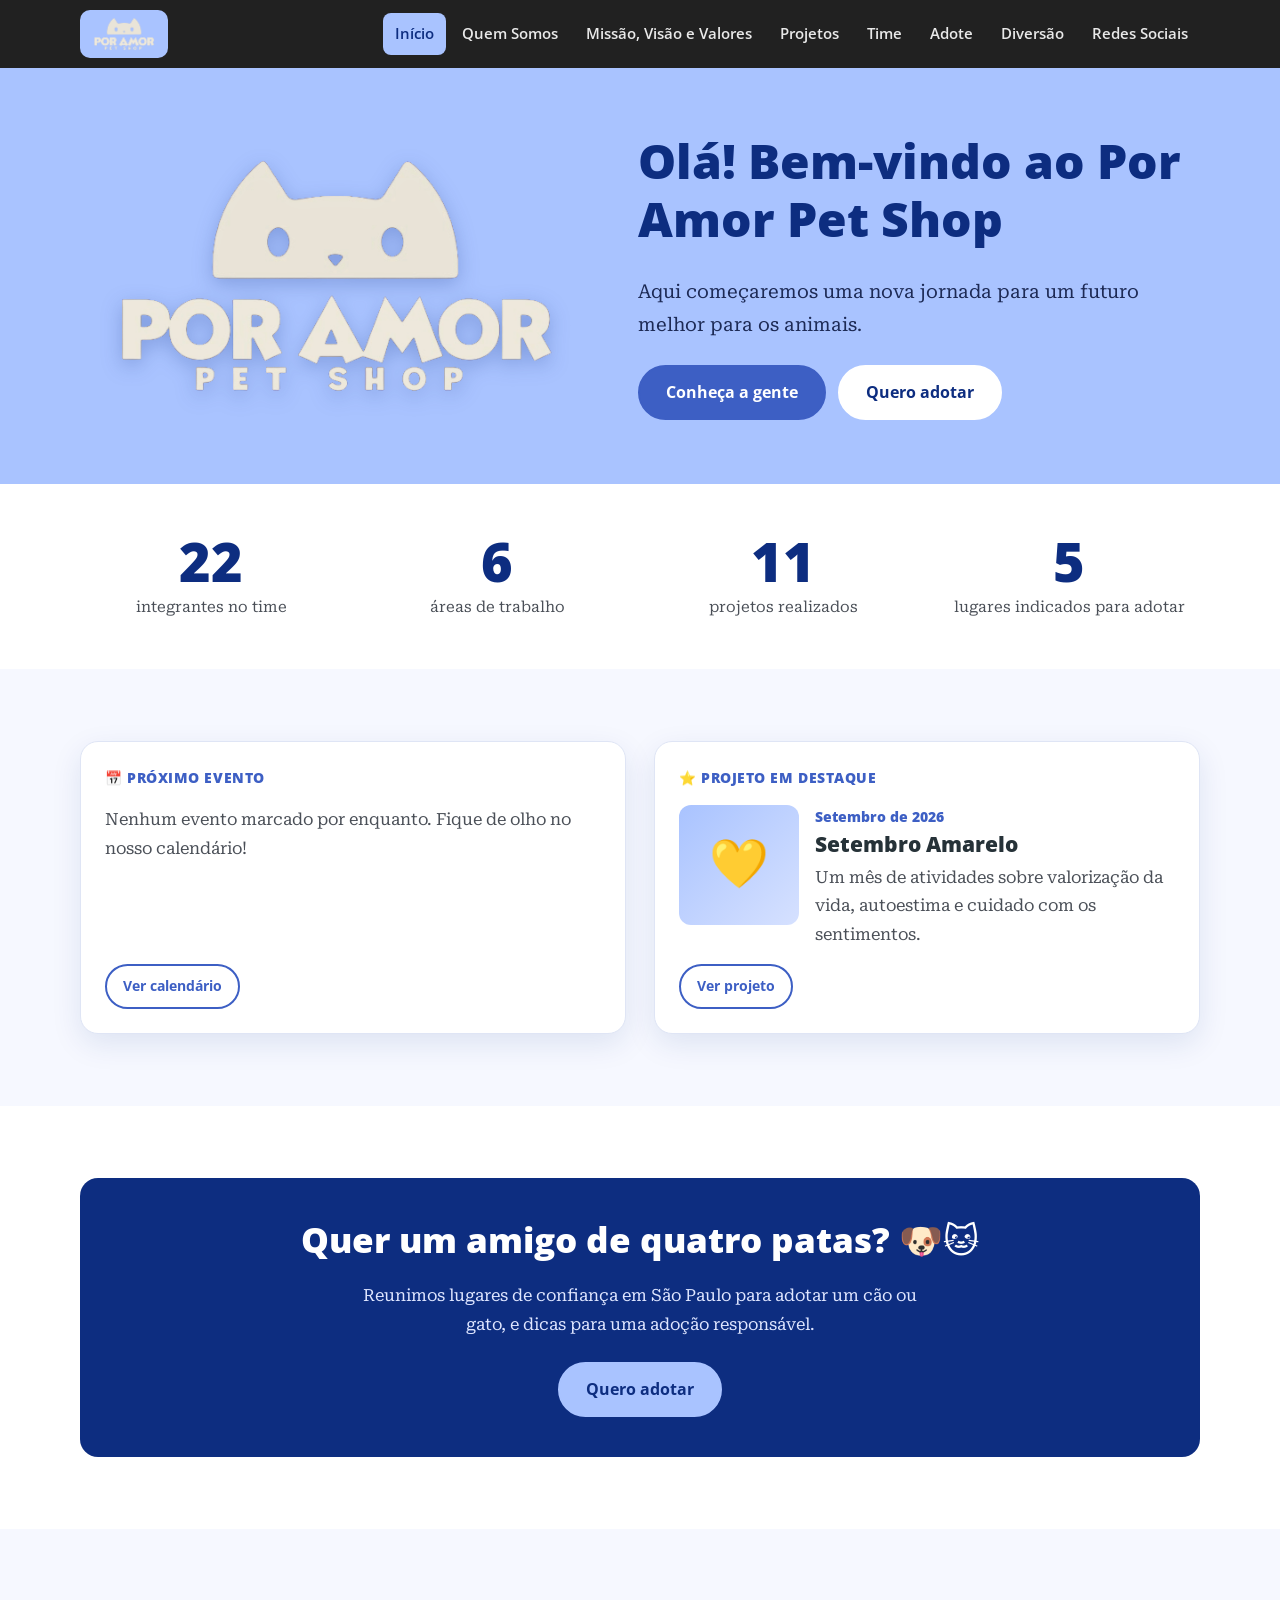
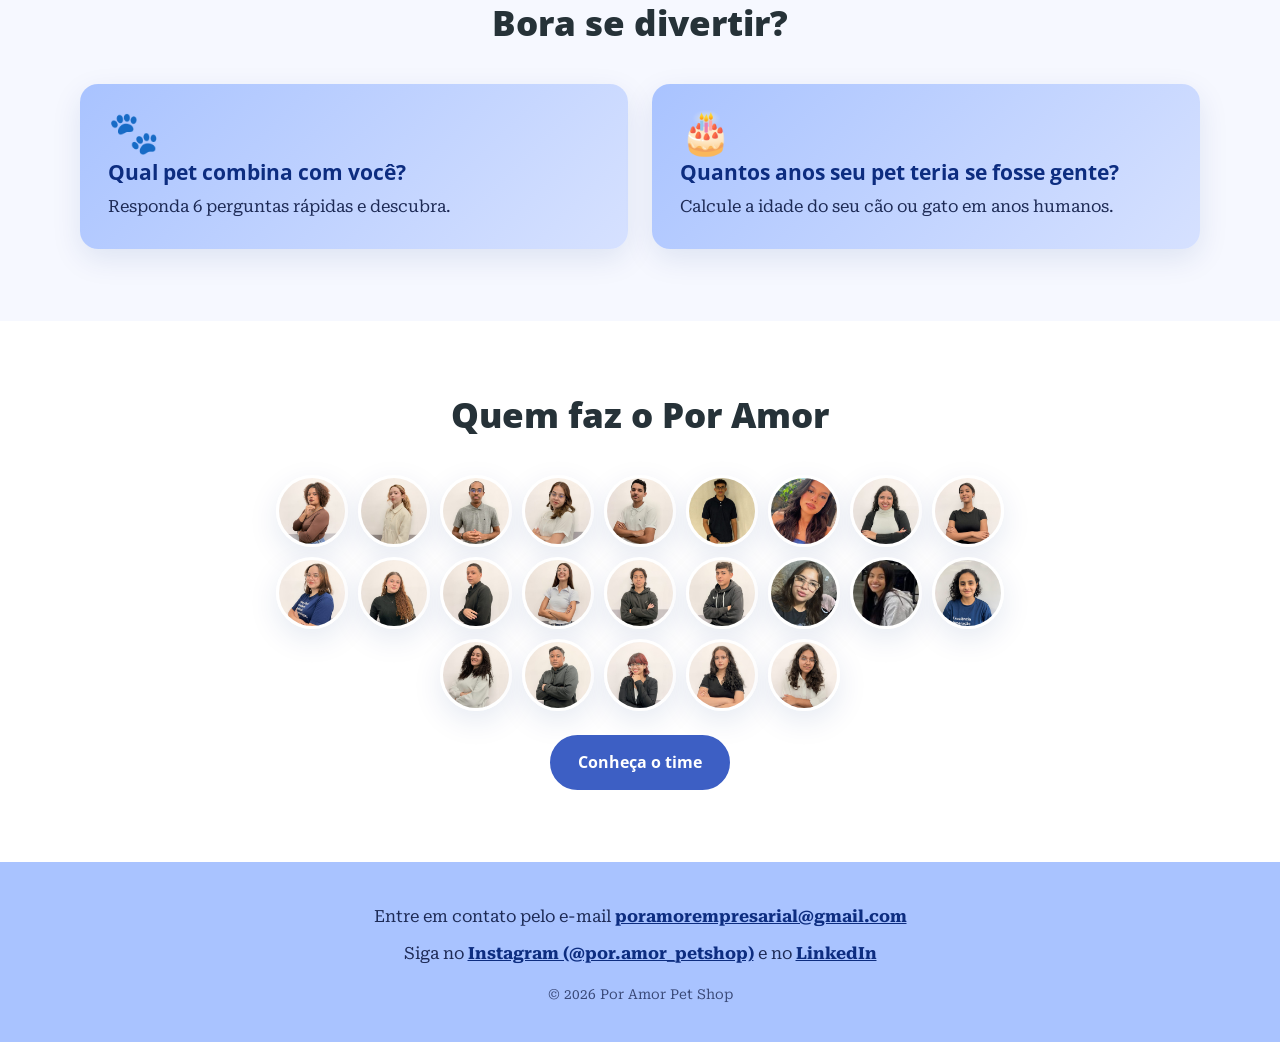
==== index.html @ 68db1ea4 "Site do Por Amor Pet Shop Migração do Google Sites para HTML, CSS e JavaScript, publicado no GitHub " ====
<!doctype html>
<html lang="pt-BR">
<head>
  <meta charset="utf-8">
  <meta name="viewport" content="width=device-width, initial-scale=1">
  <title>Por Amor Pet Shop</title>
  <meta name="description" content="Por Amor Pet Shop: cuidado, amor e respeito pelos animais. Conheça nossa história, nossos projetos e o nosso time.">
  <meta property="og:title" content="Por Amor Pet Shop">
  <meta property="og:description" content="Aqui começaremos uma nova jornada para um futuro melhor para os animais.">
  <meta property="og:image" content="assets/img/logo.png">
  <link rel="icon" href="assets/img/favicon.png">
  <link rel="preconnect" href="https://fonts.googleapis.com">
  <link rel="preconnect" href="https://fonts.gstatic.com" crossorigin>
  <link href="https://fonts.googleapis.com/css2?family=Open+Sans:wght@600;700;800&family=Roboto+Serif:opsz,wght@8..144,400;8..144,600&display=swap" rel="stylesheet">
  <link rel="stylesheet" href="assets/css/style.css">
</head>
<body>
  <a class="skip-link" href="#conteudo">Pular para o conteúdo</a>

  <header class="site-header">
    <div class="container">
      <a class="brand" href="index.html" aria-label="Por Amor Pet Shop, página inicial">
        <img src="assets/img/logo.png" alt="Por Amor Pet Shop" width="64" height="36">
      </a>
      <button class="nav-toggle" aria-expanded="false" aria-controls="site-nav" aria-label="Abrir menu">
        <svg viewBox="0 0 24 24" fill="none" stroke="currentColor" stroke-width="2" stroke-linecap="round"><path d="M4 6h16M4 12h16M4 18h16"/></svg>
      </button>
      <nav class="site-nav" id="site-nav" aria-label="Principal">
        <ul>
          <li><a href="index.html" aria-current="page">Início</a></li>
          <li><a href="quem-somos.html">Quem Somos</a></li>
          <li><a href="missao-visao-valores.html">Missão, Visão e Valores</a></li>
          <li><a href="projetos.html">Projetos</a></li>
          <li><a href="time.html">Time</a></li>
          <li><a href="adote.html">Adote</a></li>
          <li><a href="diversao.html">Diversão</a></li>
          <li><a href="redes-sociais.html">Redes Sociais</a></li>
        </ul>
      </nav>
    </div>
  </header>

  <main id="conteudo">
    <section class="hero hero-home">
      <div class="container hero-grid">
        <img class="hero-logo" src="assets/img/logo.png" alt="Por Amor Pet Shop" width="517" height="292">
        <div class="hero-text">
          <h1>Olá! Bem-vindo ao Por Amor Pet Shop</h1>
          <p>Aqui começaremos uma nova jornada para um futuro melhor para os animais.</p>
          <div class="hero-buttons">
            <a class="btn" href="quem-somos.html">Conheça a gente</a>
            <a class="btn btn-light" href="adote.html">Quero adotar</a>
          </div>
        </div>
      </div>
    </section>

    <!-- Os números são calculados por assets/js/main.js a partir dos arquivos em data/ -->
    <section class="section section-tight">
      <div class="container">
        <div class="stats" id="home-stats">
          <div class="stat"><strong data-stat="integrantes">–</strong><span>integrantes no time</span></div>
          <div class="stat"><strong data-stat="areas">–</strong><span>áreas de trabalho</span></div>
          <div class="stat"><strong data-stat="projetos">–</strong><span>projetos realizados</span></div>
          <div class="stat"><strong data-stat="adocao">–</strong><span>lugares indicados para adotar</span></div>
        </div>
      </div>
    </section>

    <section class="section section-alt">
      <div class="container">
        <div class="feature-grid">
          <article class="card feature" id="home-event">
            <span class="feature-label">📅 Próximo evento</span>
            <div class="feature-content"><p class="team-status">Carregando…</p></div>
            <a class="btn btn-small btn-outline" href="projetos.html#calendario">Ver calendário</a>
          </article>
          <article class="card feature" id="home-project">
            <span class="feature-label">⭐ Projeto em destaque</span>
            <div class="feature-content"><p class="team-status">Carregando…</p></div>
            <a class="btn btn-small btn-outline" href="projetos.html">Ver todos os projetos</a>
          </article>
        </div>
      </div>
    </section>

    <section class="section">
      <div class="container">
        <div class="cta-band">
          <h2>Quer um amigo de quatro patas? 🐶🐱</h2>
          <p>Reunimos lugares de confiança em São Paulo para adotar um cão ou gato, e dicas para uma adoção responsável.</p>
          <div class="btn-row">
            <a class="btn" href="adote.html">Quero adotar</a>
          </div>
        </div>
      </div>
    </section>

    <section class="section section-alt">
      <div class="container">
        <div class="section-title">
          <h2>Bora se divertir?</h2>
        </div>
        <div class="fun-grid">
          <a class="fun-card" href="diversao.html#quiz">
            <span class="fun-emoji" aria-hidden="true">🐾</span>
            <strong>Qual pet combina com você?</strong>
            <span>Responda 6 perguntas rápidas e descubra.</span>
          </a>
          <a class="fun-card" href="diversao.html#idade">
            <span class="fun-emoji" aria-hidden="true">🎂</span>
            <strong>Quantos anos seu pet teria se fosse gente?</strong>
            <span>Calcule a idade do seu cão ou gato em anos humanos.</span>
          </a>
        </div>
      </div>
    </section>

    <section class="section">
      <div class="container">
        <div class="section-title">
          <h2>Quem faz o Por Amor</h2>
        </div>
        <!-- Fotos montadas a partir de data/time.json -->
        <div class="avatar-wall" id="home-team"></div>
        <div class="btn-row">
          <a class="btn" href="time.html">Conheça o time</a>
        </div>
      </div>
    </section>
  </main>

  <footer class="site-footer">
    <div class="container">
      <p>Entre em contato pelo e-mail <a href="mailto:poramorempresarial@gmail.com">poramorempresarial@gmail.com</a></p>
      <p>Siga no <a href="https://www.instagram.com/por.amor_petshop" target="_blank" rel="noopener">Instagram (@por.amor_petshop)</a> e no <a href="https://www.linkedin.com/company/por-amor-pet-shop/" target="_blank" rel="noopener">LinkedIn</a></p>
      <p class="footer-small">© <span data-year>2026</span> Por Amor Pet Shop</p>
    </div>
  </footer>

  <script src="assets/js/main.js"></script>
</body>
</html>
---- assets/css/style.css ----
/* ==========================================================
   Por Amor Pet Shop — estilos globais
   ========================================================== */

:root {
  --brand: #a9c3ff;          /* lavanda da marca (fundo do logo) */
  --brand-soft: #e8eeff;
  --brand-strong: #3d5fc4;   /* botões e links */
  --brand-deep: #0d2d80;     /* azul-marinho dos ícones */
  --cream: #ece6da;          /* cor do logo */
  --ink: #212121;
  --ink-soft: #4a4f57;
  --heading: #263238;
  --surface: #ffffff;
  --surface-alt: #f6f8ff;
  --line: #dfe5f5;
  --header-bg: #212121;

  --font-heading: "Open Sans", system-ui, sans-serif;
  --font-body: "Roboto Serif", Georgia, serif;

  --radius: 18px;
  --shadow: 0 10px 30px rgba(13, 45, 128, 0.10);
  --container: 1120px;
}

*,
*::before,
*::after { box-sizing: border-box; }

html { scroll-behavior: smooth; }

body {
  margin: 0;
  background: var(--surface);
  color: var(--ink);
  font-family: var(--font-body);
  font-size: 1.05rem;
  line-height: 1.7;
  -webkit-font-smoothing: antialiased;
}

img { max-width: 100%; height: auto; display: block; }

a { color: var(--brand-strong); }

h1, h2, h3 {
  font-family: var(--font-heading);
  font-weight: 800;
  color: var(--heading);
  line-height: 1.2;
  margin: 0 0 0.6em;
}

h1 { font-size: clamp(2rem, 4.5vw, 3rem); }
h2 { font-size: clamp(1.6rem, 3.2vw, 2.2rem); }
h3 { font-size: 1.3rem; }

p { margin: 0 0 1em; }

.container {
  width: min(100% - 32px, var(--container));
  margin-inline: auto;
}

.skip-link {
  position: absolute;
  left: -9999px;
  top: 8px;
  background: var(--surface);
  padding: 8px 14px;
  border-radius: 8px;
  z-index: 100;
}
.skip-link:focus { left: 8px; }

/* ---------- Cabeçalho ---------- */

.site-header {
  position: sticky;
  top: 0;
  z-index: 50;
  background: var(--header-bg);
  color: #fff;
}

.site-header .container {
  display: flex;
  align-items: center;
  justify-content: space-between;
  gap: 16px;
  min-height: 68px;
}

.brand {
  display: flex;
  align-items: center;
  text-decoration: none;
  background: var(--brand);
  border-radius: 10px;
  padding: 6px 12px;
}
.brand img { height: 36px; width: auto; }

.nav-toggle {
  display: none;
  background: none;
  border: 0;
  color: #fff;
  padding: 8px;
  cursor: pointer;
}
.nav-toggle svg { width: 28px; height: 28px; }

.site-nav ul {
  list-style: none;
  display: flex;
  flex-wrap: wrap;
  gap: 4px;
  margin: 0;
  padding: 0;
}

.site-nav a {
  display: block;
  color: #e9e9e9;
  text-decoration: none;
  font-family: var(--font-heading);
  font-weight: 600;
  font-size: 0.95rem;
  padding: 8px 12px;
  border-radius: 8px;
  transition: background 0.2s, color 0.2s;
}
.site-nav a:hover { background: rgba(255, 255, 255, 0.1); color: #fff; }
.site-nav a[aria-current="page"] { background: var(--brand); color: var(--brand-deep); }

@media (max-width: 980px) {
  .nav-toggle { display: block; }
  .site-nav {
    display: none;
    position: absolute;
    top: 100%;
    left: 0;
    right: 0;
    background: var(--header-bg);
    padding: 8px 16px 16px;
    box-shadow: 0 12px 24px rgba(0, 0, 0, 0.25);
  }
  .site-nav.is-open { display: block; }
  .site-nav ul { flex-direction: column; }
  .site-nav a { padding: 12px; }
}

/* ---------- Hero / banners ---------- */

.hero {
  background: var(--brand);
  text-align: center;
  padding: 72px 0 80px;
}
.hero-logo {
  width: min(460px, 80%);
  margin: 0 auto;
  filter: drop-shadow(0 6px 10px rgba(13, 45, 128, 0.25));
}

/* Topo da página inicial: logo + título + botões */
.hero-home { padding: 64px 0; }
.hero-grid {
  display: grid;
  grid-template-columns: minmax(0, 1fr) minmax(0, 1.1fr);
  gap: 48px;
  align-items: center;
  text-align: left;
}
.hero-grid .hero-logo { width: min(460px, 100%); }
.hero-text h1 { color: var(--brand-deep); }
.hero-text p { color: #1d2a55; font-size: 1.2rem; max-width: 520px; }
.hero-buttons { display: flex; flex-wrap: wrap; gap: 12px; margin-top: 24px; }
.btn.btn-light { background: #fff; border-color: #fff; color: var(--brand-deep); }
.btn.btn-light:hover { background: var(--brand-deep); border-color: var(--brand-deep); color: #fff; }
@media (max-width: 800px) {
  .hero-home { padding: 44px 0 52px; }
  .hero-grid { grid-template-columns: 1fr; gap: 24px; text-align: center; }
  .hero-grid .hero-logo { width: min(320px, 80%); }
  .hero-text p { margin-inline: auto; }
  .hero-buttons { justify-content: center; }
}

.page-banner {
  background: var(--brand);
  padding: 56px 0 48px;
  text-align: center;
}
.page-banner h1 { color: var(--brand-deep); margin-bottom: 0.3em; }
.page-banner p {
  max-width: 640px;
  margin: 0 auto;
  color: #1d2a55;
  font-size: 1.1rem;
}

/* ---------- Seções ---------- */

.section { padding: 72px 0; }
.section-alt { background: var(--surface-alt); }
.section-title { text-align: center; margin-bottom: 40px; }
.section-title p { color: var(--ink-soft); max-width: 640px; margin-inline: auto; }

.intro {
  text-align: center;
  max-width: 720px;
  margin: 0 auto;
}
.intro p { font-size: 1.15rem; color: var(--ink-soft); }

.btn-row {
  display: flex;
  flex-wrap: wrap;
  justify-content: center;
  gap: 12px;
  margin-top: 24px;
}

.btn {
  display: inline-flex;
  align-items: center;
  gap: 8px;
  font-family: var(--font-heading);
  font-weight: 700;
  font-size: 1rem;
  text-decoration: none;
  padding: 12px 26px;
  border-radius: 999px;
  border: 2px solid var(--brand-strong);
  background: var(--brand-strong);
  color: #fff;
  transition: transform 0.15s, background 0.2s, color 0.2s;
}
.btn:hover { transform: translateY(-2px); background: var(--brand-deep); border-color: var(--brand-deep); }
.btn-outline { background: transparent; color: var(--brand-strong); }
.btn-outline:hover { color: #fff; }

/* ---------- Cards ---------- */

.card-grid {
  display: grid;
  grid-template-columns: repeat(auto-fit, minmax(min(100%, 260px), 1fr));
  gap: 28px;
}

.card {
  background: var(--surface);
  border: 1px solid var(--line);
  border-radius: var(--radius);
  overflow: hidden;
  box-shadow: var(--shadow);
  display: flex;
  flex-direction: column;
}
.card img { width: 100%; aspect-ratio: 1 / 1; object-fit: cover; }
.card-body { padding: 24px; text-align: center; }
.card-body p { margin: 0; color: var(--ink-soft); }

/* Missão / visão / valores */
.pillar { padding: 32px 24px; text-align: center; }
.pillar img { width: 120px; height: 120px; margin: 0 auto 16px; aspect-ratio: auto; }
.pillar ul {
  list-style: none;
  padding: 0;
  margin: 0;
  color: var(--ink-soft);
}
.pillar li + li { margin-top: 4px; }

/* ---------- Bloco texto + imagem ---------- */

.split {
  display: grid;
  grid-template-columns: 1fr 1fr;
  gap: 48px;
  align-items: center;
}
.split.reverse .split-media { order: 2; }
.split-media img,
.split-media iframe {
  width: 100%;
  border-radius: var(--radius);
  box-shadow: var(--shadow);
}
.split-text h2 { color: var(--brand-deep); }

.logo-card {
  background: var(--brand);
  border-radius: var(--radius);
  padding: 48px 32px;
  box-shadow: var(--shadow);
}
.logo-card img { width: 80%; margin: 0 auto; box-shadow: none; border-radius: 0; }

@media (max-width: 800px) {
  .split { grid-template-columns: 1fr; gap: 28px; }
  .split.reverse .split-media { order: 0; }
}

.wide-photo {
  border-radius: var(--radius);
  box-shadow: var(--shadow);
  margin: 0 auto;
  width: 100%;
  max-width: 960px;
}

/* ---------- Embeds (mapa, calendário, drive) ---------- */

.embed {
  width: 100%;
  border: 0;
  border-radius: var(--radius);
  box-shadow: var(--shadow);
  background: var(--surface-alt);
}
.embed-map { height: 420px; }

/* ---------- Projetos ---------- */

.project-video {
  display: block;
  width: min(100%, 360px);
  max-height: 640px;
  margin: 0 auto;
  border-radius: var(--radius);
  box-shadow: var(--shadow);
  background: #000;
}
.project-grid {
  display: grid;
  grid-template-columns: repeat(auto-fill, minmax(min(100%, 280px), 1fr));
  gap: 24px;
}
.project-card {
  text-decoration: none;
  color: inherit;
  transition: transform 0.15s, box-shadow 0.15s;
}
.project-card:hover,
.project-card:focus-visible { transform: translateY(-4px); box-shadow: 0 16px 36px rgba(13, 45, 128, 0.16); }
.project-cover {
  position: relative;
  aspect-ratio: 16 / 10;
  display: grid;
  place-items: center;
  overflow: hidden;
  background: linear-gradient(135deg, var(--brand), #d6e1ff);
}
.project-cover img { width: 100%; height: 100%; aspect-ratio: auto; object-fit: cover; }
.project-emoji { font-size: 4rem; line-height: 1; filter: drop-shadow(0 6px 10px rgba(13, 45, 128, 0.25)); }
.project-badge {
  position: absolute;
  left: 10px;
  bottom: 10px;
  padding: 3px 10px;
  border-radius: 999px;
  background: rgba(13, 25, 60, 0.78);
  color: #fff;
  font-family: var(--font-heading);
  font-weight: 700;
  font-size: 0.78rem;
}
.project-card-body { flex: 1; display: flex; flex-direction: column; gap: 6px; padding: 18px 20px 20px; }
.project-card-body .tl-meta { margin-bottom: 0; }
.project-card-body h3 { margin: 0; font-size: 1.2rem; }
.project-card-body p { margin: 0; color: var(--ink-soft); font-size: 0.95rem; }
.project-more { margin-top: auto; padding-top: 6px; font-family: var(--font-heading); font-weight: 700; color: var(--brand-strong); }

/* Janela do projeto */
body:has(.project-dialog[open]) { overflow: hidden; }
.project-dialog {
  width: min(760px, calc(100% - 24px));
  max-height: calc(100dvh - 32px);
  padding: 0;
  border: 0;
  border-radius: var(--radius);
  background: var(--surface);
  color: var(--ink);
  box-shadow: 0 30px 80px rgba(0, 0, 0, 0.35);
  overflow: hidden;
}
.project-dialog::backdrop { background: rgba(13, 25, 60, 0.6); }
.pd-inner { max-height: calc(100dvh - 32px); overflow-y: auto; }
.pd-header {
  position: sticky;
  top: 0;
  z-index: 2;
  padding: 18px 64px 14px 24px;
  background: var(--surface);
  border-bottom: 1px solid var(--line);
}
.pd-header .tl-meta { margin-bottom: 4px; }
.pd-header h2 { margin: 0; font-size: clamp(1.3rem, 4vw, 1.7rem); }
.pd-close {
  position: absolute;
  top: 14px;
  right: 14px;
  width: 40px;
  height: 40px;
  border: 0;
  border-radius: 50%;
  background: var(--brand-soft);
  color: var(--brand-deep);
  font-size: 1.6rem;
  line-height: 1;
  cursor: pointer;
}
.pd-close:hover { background: var(--brand); }
.pd-body { padding: 20px 24px; }
.pd-media { margin-bottom: 18px; }
.pd-media img { width: 100%; max-height: 420px; object-fit: cover; border-radius: 12px; }
.pd-media img.media-contain { object-fit: contain; }
.pd-media .project-video { max-height: 60vh; }
.pd-body .highlights { margin: 4px 0 16px; }
.pd-body .tl-sub { margin: 4px 0 16px; }
.pd-body .gallery { margin: 8px 0 18px; }
.pd-nav {
  display: grid;
  grid-template-columns: 1fr 1fr;
  gap: 12px;
  padding: 16px 24px 20px;
  border-top: 1px solid var(--line);
  background: var(--surface-alt);
}
.pd-nav button {
  display: flex;
  flex-direction: column;
  gap: 2px;
  padding: 10px 14px;
  border: 1px solid var(--line);
  border-radius: 12px;
  background: var(--surface);
  font-family: var(--font-heading);
  text-align: left;
  cursor: pointer;
}
.pd-nav button:hover { border-color: var(--brand-strong); }
.pd-nav .pd-next { text-align: right; align-items: flex-end; }
.pd-nav small { font-size: 0.72rem; font-weight: 700; text-transform: uppercase; color: var(--ink-soft); }
.pd-nav span { font-weight: 800; color: var(--brand-deep); }
@media (max-width: 480px) {
  .pd-header { padding: 14px 56px 12px 16px; }
  .pd-body { padding: 16px; }
  .pd-nav { padding: 12px 16px 16px; }
}

.gallery {
  display: grid;
  grid-template-columns: repeat(auto-fill, minmax(min(100%, 220px), 1fr));
  gap: 16px;
  margin-top: 32px;
}
.gallery img,
.gallery video {
  width: 100%;
  aspect-ratio: 4 / 3;
  object-fit: cover;
  border-radius: 12px;
  box-shadow: var(--shadow);
  background: #000;
}

.gallery img.media-contain { object-fit: contain; background: #fff; }

.highlights {
  display: flex;
  flex-wrap: wrap;
  gap: 12px;
  margin-top: 8px;
}
.highlight {
  display: flex;
  align-items: center;
  gap: 14px;
  background: var(--brand-soft);
  border-radius: var(--radius);
  padding: 14px 20px;
}
.highlight strong {
  font-family: var(--font-heading);
  font-weight: 800;
  font-size: 2.2rem;
  line-height: 1;
  color: var(--brand-deep);
}
.highlight strong span { font-size: 1.1rem; color: var(--brand-strong); }
.highlight p { margin: 0; max-width: 200px; font-size: 0.95rem; color: var(--ink-soft); line-height: 1.4; }

/* ---------- Agenda ---------- */

.section-agenda { background: var(--brand-soft); }

.agenda {
  display: grid;
  grid-template-columns: minmax(0, 420px) minmax(0, 1fr);
  gap: 32px;
  align-items: start;
}
@media (max-width: 800px) {
  .agenda { grid-template-columns: 1fr; }
}

.calendar,
.event-panel {
  background: var(--surface);
  border-radius: var(--radius);
  box-shadow: var(--shadow);
  padding: 20px;
}

.cal-header {
  display: flex;
  align-items: center;
  justify-content: space-between;
  margin-bottom: 12px;
}
.cal-header h3 { margin: 0; font-size: 1.15rem; }
.cal-nav {
  width: 40px;
  height: 40px;
  border-radius: 50%;
  border: 1px solid var(--line);
  background: var(--surface);
  color: var(--brand-deep);
  font-size: 1.4rem;
  line-height: 1;
  cursor: pointer;
}
.cal-nav:hover { background: var(--brand-soft); }

.cal-weekdays,
.cal-grid {
  display: grid;
  grid-template-columns: repeat(7, minmax(0, 1fr));
  gap: 4px;
  text-align: center;
}
.cal-weekdays span {
  font-family: var(--font-heading);
  font-weight: 700;
  font-size: 0.75rem;
  color: var(--ink-soft);
  padding: 4px 0;
}
.cal-day {
  position: relative;
  aspect-ratio: 1 / 1;
  min-width: 0;
  padding: 0;
  border: 0;
  border-radius: 10px;
  background: none;
  font-family: var(--font-heading);
  font-size: 0.95rem;
  color: var(--ink);
  cursor: pointer;
}
.cal-day:hover { background: var(--brand-soft); }
.cal-day.is-empty { pointer-events: none; }
.cal-day.is-today { outline: 2px solid var(--brand-strong); outline-offset: -2px; }
.cal-day.has-event { background: var(--brand); color: var(--brand-deep); font-weight: 800; }
.cal-day.has-event::after {
  content: "";
  position: absolute;
  bottom: 6px;
  left: 50%;
  width: 5px;
  height: 5px;
  margin-left: -2.5px;
  border-radius: 50%;
  background: var(--brand-deep);
}
.cal-day.is-holiday { background: #ffe4dc; color: #9a3412; font-weight: 800; }
.cal-day[aria-pressed="true"] { background: var(--brand-strong); color: #fff; }
.cal-day[aria-pressed="true"]::after { background: #fff; }

.event-panel h3 { color: var(--brand-deep); margin-bottom: 16px; }
.event {
  display: flex;
  gap: 16px;
  padding: 14px 0;
  border-top: 1px solid var(--line);
}
.event-date {
  flex: none;
  width: 56px;
  height: 60px;
  border-radius: 12px;
  background: var(--brand);
  color: var(--brand-deep);
  display: grid;
  place-items: center;
  align-content: center;
  font-family: var(--font-heading);
  line-height: 1.1;
}
.event-date strong { font-size: 1.35rem; }
.event-date span { font-size: 0.75rem; text-transform: uppercase; font-weight: 700; }
.event-body h3 { font-size: 1.05rem; margin: 0 0 4px; color: var(--heading); }
.event-body p { margin: 0; color: var(--ink-soft); font-size: 0.95rem; }
.event-body .event-meta { font-family: var(--font-heading); font-weight: 600; color: var(--brand-strong); font-size: 0.85rem; }
.event-empty { color: var(--ink-soft); margin: 0; }
.event.is-feriado .event-date { background: #ffe4dc; color: #9a3412; }
.event-date.is-month strong { font-size: 1.5rem; }
.event-date.is-month span { text-transform: none; font-size: 0.7rem; }
.event-link { display: inline-block; margin-top: 4px; font-family: var(--font-heading); font-weight: 700; font-size: 0.9rem; }

.cal-legend {
  display: flex;
  flex-wrap: wrap;
  gap: 6px 16px;
  margin-top: 14px;
  font-family: var(--font-heading);
  font-size: 0.8rem;
  color: var(--ink-soft);
}
.cal-legend span { display: inline-flex; align-items: center; gap: 6px; }
.cal-legend i { width: 14px; height: 14px; border-radius: 4px; display: inline-block; }
.cal-legend .dot-event { background: var(--brand); }
.cal-legend .dot-holiday { background: #ffe4dc; }
.cal-legend .dot-today { border: 2px solid var(--brand-strong); }

@media (max-width: 420px) {
  .calendar, .event-panel { padding: 14px 10px; }
  .cal-weekdays span { font-size: 0.65rem; }
}

/* ---------- Time ---------- */

.filter-bar {
  display: flex;
  flex-wrap: wrap;
  justify-content: center;
  gap: 8px;
  margin-bottom: 36px;
}
.filter-bar button {
  font-family: var(--font-heading);
  font-weight: 600;
  font-size: 0.9rem;
  padding: 8px 16px;
  border-radius: 999px;
  border: 1px solid var(--line);
  background: var(--surface);
  color: var(--ink-soft);
  cursor: pointer;
}
.filter-bar button[aria-pressed="true"] {
  background: var(--brand-strong);
  border-color: var(--brand-strong);
  color: #fff;
}

.team-grid {
  display: grid;
  grid-template-columns: repeat(auto-fill, minmax(200px, 1fr));
  gap: 24px;
}
.member {
  background: var(--surface);
  border-radius: var(--radius);
  overflow: hidden;
  box-shadow: var(--shadow);
  border: 1px solid var(--line);
  text-align: center;
}
.member img { width: 100%; aspect-ratio: 1 / 1; object-fit: cover; }
.member-fallback {
  aspect-ratio: 1 / 1;
  display: grid;
  place-items: center;
  background: var(--brand);
  color: var(--brand-deep);
  font-family: var(--font-heading);
  font-weight: 800;
  font-size: 3rem;
}
.member-info { padding: 14px 12px 18px; }
.member-name { font-family: var(--font-heading); font-weight: 800; color: var(--heading); font-size: 1.1rem; }
.member-role { color: var(--ink-soft); font-size: 0.95rem; }
.team-status { text-align: center; color: var(--ink-soft); }

/* ---------- Redes sociais ---------- */

.social-card {
  display: flex;
  align-items: center;
  gap: 18px;
  padding: 24px;
  text-decoration: none;
  color: inherit;
  transition: transform 0.15s;
}
.social-card:hover { transform: translateY(-3px); }
.social-icon {
  flex: none;
  width: 56px;
  height: 56px;
  border-radius: 16px;
  display: grid;
  place-items: center;
  color: #fff;
}
.social-icon svg { width: 28px; height: 28px; }
.social-icon.instagram { background: linear-gradient(45deg, #f9a03f, #e1306c 50%, #833ab4); }
.social-icon.email { background: var(--brand-strong); }
.social-icon.linkedin { background: #0a66c2; }
.social-card strong { display: block; font-family: var(--font-heading); font-size: 1.1rem; color: var(--heading); }
.social-card span { color: var(--ink-soft); word-break: break-all; }

/* ---------- Adoção ---------- */

.org-grid {
  display: grid;
  grid-template-columns: repeat(auto-fill, minmax(min(100%, 320px), 1fr));
  gap: 24px;
}
.org { justify-content: space-between; }
.org-body { padding: 24px 24px 8px; }
.org-body h3 { margin-bottom: 8px; }
.org-body p { color: var(--ink-soft); margin-bottom: 12px; }
.org-tag {
  display: inline-block;
  margin-bottom: 10px;
  padding: 3px 10px;
  border-radius: 999px;
  background: var(--brand-soft);
  color: var(--brand-deep);
  font-family: var(--font-heading);
  font-weight: 700;
  font-size: 0.78rem;
}
.org-info {
  list-style: none;
  margin: 0 0 8px;
  padding: 0;
  font-size: 0.95rem;
  color: var(--ink);
}
.org-info li + li { margin-top: 4px; }
.org-info a { overflow-wrap: anywhere; }
.org-actions {
  display: flex;
  flex-wrap: wrap;
  gap: 8px;
  padding: 0 24px 24px;
}

.btn-small { padding: 8px 16px; font-size: 0.9rem; }
.btn-whatsapp { background: #0f7a6d; border-color: #0f7a6d; color: #fff; }
.btn-whatsapp:hover { background: #0a5c52; border-color: #0a5c52; }

.checklist {
  list-style: none;
  padding: 0;
  margin: 0;
}
.checklist li {
  position: relative;
  padding-left: 34px;
  margin-bottom: 12px;
}
.checklist li::before {
  content: "✓";
  position: absolute;
  left: 0;
  top: 2px;
  width: 24px;
  height: 24px;
  border-radius: 50%;
  background: var(--brand-strong);
  color: #fff;
  font-family: var(--font-heading);
  font-weight: 800;
  font-size: 0.8rem;
  display: grid;
  place-items: center;
}

.why-adopt { align-self: start; }
.why-item {
  background: var(--surface);
  border-radius: var(--radius);
  box-shadow: var(--shadow);
  padding: 18px 20px;
  margin-bottom: 14px;
}
.why-item strong { font-family: var(--font-heading); color: var(--heading); }
.why-item p { margin: 4px 0 0; color: var(--ink-soft); }

.help-card { padding: 24px; }
.help-card p { margin: 0; color: var(--ink-soft); }

.cta-band {
  background: var(--brand-deep);
  color: #fff;
  border-radius: var(--radius);
  padding: 40px 32px;
  text-align: center;
}
.cta-band h2 { color: #fff; }
.cta-band p { color: #dfe6ff; max-width: 560px; margin: 0 auto; }
.cta-band .btn { background: var(--brand); border-color: var(--brand); color: var(--brand-deep); }
.cta-band .btn:hover { background: #fff; border-color: #fff; }

/* ---------- Página inicial ---------- */

.section-tight { padding: 48px 0; }

.stats {
  display: grid;
  grid-template-columns: repeat(4, minmax(0, 1fr));
  gap: 24px;
  text-align: center;
}
.stat strong {
  display: block;
  font-family: var(--font-heading);
  font-weight: 800;
  font-size: clamp(2.4rem, 6vw, 3.4rem);
  line-height: 1.1;
  color: var(--brand-deep);
}
.stat span { color: var(--ink-soft); font-size: 0.95rem; }
@media (max-width: 700px) {
  .stats { grid-template-columns: repeat(2, minmax(0, 1fr)); row-gap: 28px; }
}

.feature-grid {
  display: grid;
  grid-template-columns: repeat(2, minmax(0, 1fr));
  gap: 28px;
}
@media (max-width: 800px) {
  .feature-grid { grid-template-columns: 1fr; }
}
.feature {
  padding: 24px;
  gap: 16px;
}
.feature-label {
  font-family: var(--font-heading);
  font-weight: 800;
  font-size: 0.85rem;
  letter-spacing: 0.04em;
  text-transform: uppercase;
  color: var(--brand-strong);
}
.feature-content { flex: 1; display: flex; gap: 16px; align-items: flex-start; }
.feature-content h3 { margin-bottom: 6px; }
.feature-content p { margin: 0; color: var(--ink-soft); }
.feature .event { border-top: 0; padding: 0; }
.feature .btn { align-self: flex-start; }
.feature .feature-thumb {
  flex: none;
  width: 120px;
  height: 120px;
  object-fit: cover;
  border-radius: 12px;
}
.feature-emoji {
  display: grid;
  place-items: center;
  font-size: 3rem;
  background: linear-gradient(135deg, var(--brand), #d6e1ff);
}
.feature-content .tl-date { display: block; margin-bottom: 2px; }
@media (max-width: 420px) {
  .feature .feature-thumb { width: 84px; height: 84px; }
}

.fun-grid {
  display: grid;
  grid-template-columns: repeat(auto-fit, minmax(min(100%, 280px), 1fr));
  gap: 24px;
}
.fun-card {
  display: flex;
  flex-direction: column;
  gap: 6px;
  padding: 28px;
  border-radius: var(--radius);
  background: linear-gradient(135deg, var(--brand), #d6e1ff);
  color: var(--brand-deep);
  text-decoration: none;
  box-shadow: var(--shadow);
  transition: transform 0.15s;
}
.fun-card:hover { transform: translateY(-4px); }
.fun-emoji { font-size: 2.6rem; line-height: 1; }
.fun-card strong { font-family: var(--font-heading); font-size: 1.3rem; line-height: 1.3; }
.fun-card span:last-child { color: #1d2a55; }

.avatar-wall {
  display: flex;
  flex-wrap: wrap;
  justify-content: center;
  gap: 10px;
  max-width: 780px;
  margin: 0 auto;
}
.avatar img {
  width: 72px;
  height: 72px;
  border-radius: 50%;
  object-fit: cover;
  border: 3px solid #fff;
  box-shadow: var(--shadow);
  transition: transform 0.15s;
}
.avatar:hover img { transform: scale(1.1); }

/* ---------- Diversão: quiz ---------- */

.quiz {
  max-width: 680px;
  margin: 0 auto;
  padding: 32px;
}
@media (max-width: 480px) { .quiz { padding: 20px 16px; } }
.quiz-progress {
  display: flex;
  align-items: center;
  gap: 12px;
  font-family: var(--font-heading);
  font-weight: 700;
  font-size: 0.85rem;
  color: var(--ink-soft);
  margin-bottom: 20px;
}
.quiz-bar { flex: 1; height: 8px; border-radius: 999px; background: var(--brand-soft); overflow: hidden; }
.quiz-bar-fill { height: 100%; background: var(--brand-strong); border-radius: 999px; transition: width 0.3s; }
.quiz-question { font-size: 1.5rem; margin-bottom: 20px; outline: none; }
.quiz-options { display: grid; gap: 12px; }
.quiz-option {
  text-align: left;
  font-family: var(--font-body);
  font-size: 1.05rem;
  padding: 16px 20px;
  border-radius: 14px;
  border: 2px solid var(--line);
  background: var(--surface);
  color: var(--ink);
  cursor: pointer;
  transition: border-color 0.15s, background 0.15s, transform 0.15s;
}
.quiz-option:hover,
.quiz-option:focus-visible { border-color: var(--brand-strong); background: var(--brand-soft); transform: translateX(4px); }
.quiz-back {
  margin-top: 16px;
  background: none;
  border: 0;
  padding: 6px 0;
  font-family: var(--font-heading);
  font-weight: 700;
  color: var(--brand-strong);
  cursor: pointer;
}
.quiz-result { text-align: center; }
.quiz-result h3 { font-size: 2rem; color: var(--brand-deep); outline: none; }
.quiz-result-emoji { font-size: 4.5rem; line-height: 1; margin-bottom: 8px; }
.quiz-result-label { font-family: var(--font-heading); font-weight: 700; color: var(--ink-soft); margin-bottom: 4px; }
.quiz-tip { background: var(--brand-soft); border-radius: 12px; padding: 12px 16px; color: #1d2a55; }

/* ---------- Diversão: calculadora ---------- */

.age-calc {
  max-width: 680px;
  margin: 0 auto;
  padding: 32px;
  gap: 20px;
}
@media (max-width: 480px) { .age-calc { padding: 20px 16px; } }
.age-calc fieldset { border: 0; margin: 0; padding: 0; min-width: 0; }
.age-calc legend {
  font-family: var(--font-heading);
  font-weight: 800;
  color: var(--heading);
  margin-bottom: 10px;
  padding: 0;
}
.choice-group { display: flex; flex-wrap: wrap; gap: 10px; }
.choice-group[hidden] { display: none; }
.choice-group legend { width: 100%; }
.choice { flex: 1 1 120px; cursor: pointer; }
.choice input { position: absolute; opacity: 0; pointer-events: none; }
.choice span {
  display: flex;
  flex-direction: column;
  align-items: center;
  padding: 12px;
  border: 2px solid var(--line);
  border-radius: 14px;
  font-family: var(--font-heading);
  font-weight: 700;
  text-align: center;
  transition: border-color 0.15s, background 0.15s;
}
.choice small { font-weight: 600; font-size: 0.8rem; color: var(--ink-soft); }
.choice input:checked + span { border-color: var(--brand-strong); background: var(--brand-soft); color: var(--brand-deep); }
.choice input:focus-visible + span { outline: 3px solid var(--brand); outline-offset: 2px; }
.age-inputs { display: flex; flex-wrap: wrap; gap: 16px; }
.age-inputs legend { width: 100%; }
.age-inputs label { display: flex; flex-direction: column; gap: 6px; font-family: var(--font-heading); font-weight: 600; color: var(--ink-soft); }
.age-inputs input {
  width: 120px;
  font-size: 1.2rem;
  padding: 10px 12px;
  border: 2px solid var(--line);
  border-radius: 12px;
  font-family: var(--font-heading);
}
.age-inputs input:focus { outline: none; border-color: var(--brand-strong); }
.age-result {
  background: var(--brand-soft);
  border-radius: var(--radius);
  padding: 20px;
  text-align: center;
}
.age-result p { margin: 0; color: var(--ink-soft); }
.age-big { font-size: 1.25rem; color: var(--ink) !important; margin: 8px 0 !important; }
.age-big strong { font-family: var(--font-heading); font-size: 2rem; color: var(--brand-deep); }
.age-hint { font-style: italic; }

/* ---------- Linha do tempo (Quem Somos) ---------- */

.timeline-months {
  position: sticky;
  top: 68px;
  z-index: 5;
  display: flex;
  justify-content: center;
  gap: 6px;
  overflow-x: auto;
  scrollbar-width: none;
  padding: 10px 0;
  margin-bottom: 28px;
  background: var(--surface);
  border-bottom: 1px solid var(--line);
}
.timeline-months::-webkit-scrollbar { display: none; }
@media (max-width: 700px) { .timeline-months { justify-content: flex-start; } }
.timeline-months button {
  flex: none;
  font-family: var(--font-heading);
  font-weight: 700;
  font-size: 0.9rem;
  padding: 6px 14px;
  border-radius: 999px;
  border: 1px solid var(--line);
  background: var(--surface);
  color: var(--ink-soft);
  cursor: pointer;
  transition: background 0.2s, color 0.2s;
}
.timeline-months button:hover { background: var(--brand-soft); }
.timeline-months button[aria-current="true"] { background: var(--brand-deep); border-color: var(--brand-deep); color: #fff; }

.timeline { position: relative; max-width: 820px; margin: 0 auto; }
.timeline-line {
  position: absolute;
  left: 21px;
  top: 0;
  bottom: 0;
  width: 4px;
  border-radius: 4px;
  background: var(--line);
}
.timeline-progress {
  width: 100%;
  height: 0;
  border-radius: 4px;
  background: linear-gradient(var(--brand), var(--brand-strong));
}
.tl-month { position: relative; scroll-margin-top: 140px; }
.tl-month[hidden] { display: none; }
.tl-month-label {
  position: relative;
  z-index: 1;
  display: inline-block;
  margin: 8px 0 18px;
  padding: 6px 16px;
  border-radius: 999px;
  background: var(--brand-deep);
  color: #fff;
  font-size: 1rem;
}
.tl-item {
  position: relative;
  display: grid;
  grid-template-columns: 46px minmax(0, 1fr);
  gap: 18px;
  margin-bottom: 22px;
}
.tl-item[hidden] { display: none; }
.tl-dot {
  position: relative;
  z-index: 1;
  width: 46px;
  height: 46px;
  border-radius: 50%;
  background: var(--surface);
  border: 3px solid var(--brand);
  display: grid;
  place-items: center;
  font-size: 1.3rem;
  box-shadow: var(--shadow);
  transition: background 0.2s, transform 0.2s;
}
.tl-item.is-open .tl-dot { background: var(--brand); transform: scale(1.1); }
.tl-card {
  background: var(--surface);
  border: 1px solid var(--line);
  border-radius: var(--radius);
  box-shadow: var(--shadow);
  padding: 18px 20px;
}
.tl-meta { display: flex; flex-wrap: wrap; align-items: center; gap: 8px; margin-bottom: 6px; }
.tl-meta .org-tag { margin: 0; }
.tl-date { font-family: var(--font-heading); font-weight: 800; font-size: 0.9rem; color: var(--brand-strong); }
.tl-setor { font-family: var(--font-heading); font-weight: 600; font-size: 0.85rem; color: var(--ink-soft); }
.tl-card h4 {
  font-family: var(--font-heading);
  font-weight: 800;
  font-size: 1.2rem;
  color: var(--heading);
  margin: 0 0 4px;
}
.tl-summary { margin: 0; color: var(--ink-soft); }
.tl-details { margin-top: 12px; padding-top: 12px; border-top: 1px dashed var(--line); }
.tl-sub { list-style: none; margin: 0 0 12px; padding: 0 0 0 14px; border-left: 3px solid var(--brand); }
.tl-sub li + li { margin-top: 12px; }
.tl-sub strong { display: block; font-family: var(--font-heading); color: var(--heading); }
.tl-sub p { margin: 2px 0 0; color: var(--ink-soft); }
.tl-link { font-family: var(--font-heading); font-weight: 700; }
.tl-links { display: flex; flex-wrap: wrap; gap: 6px 18px; }
.tl-thumb {
  float: right;
  width: 88px;
  height: 88px;
  margin: 0 0 8px 12px;
  border-radius: 12px;
  object-fit: cover;
}
.tl-details { clear: both; }
@media (max-width: 480px) { .tl-thumb { width: 64px; height: 64px; } }
.tl-toggle {
  margin-top: 8px;
  padding: 4px 0;
  background: none;
  border: 0;
  font-family: var(--font-heading);
  font-weight: 700;
  color: var(--brand-strong);
  cursor: pointer;
}
.tl-item.is-future .tl-card { border-style: dashed; border-color: var(--brand); background: var(--brand-soft); box-shadow: none; }
.tl-item.is-future .tl-dot { border-style: dashed; }

.tl-animate .tl-item { opacity: 0; transform: translateY(24px); transition: opacity 0.5s, transform 0.5s; }
.tl-animate .tl-item.is-visible { opacity: 1; transform: none; }

@media (max-width: 480px) {
  .timeline-line { left: 17px; }
  .tl-item { grid-template-columns: 38px minmax(0, 1fr); gap: 12px; }
  .tl-dot { width: 38px; height: 38px; font-size: 1.1rem; }
  .tl-card { padding: 14px 16px; }
}

/* ---------- Rodapé ---------- */

.site-footer {
  background: var(--brand);
  color: #1d2a55;
  padding: 40px 0 28px;
  text-align: center;
}
.site-footer a { color: var(--brand-deep); font-weight: 700; overflow-wrap: anywhere; }
.site-footer p { margin: 0 0 8px; }
.site-footer .footer-small { font-size: 0.85rem; opacity: 0.8; margin-top: 16px; }
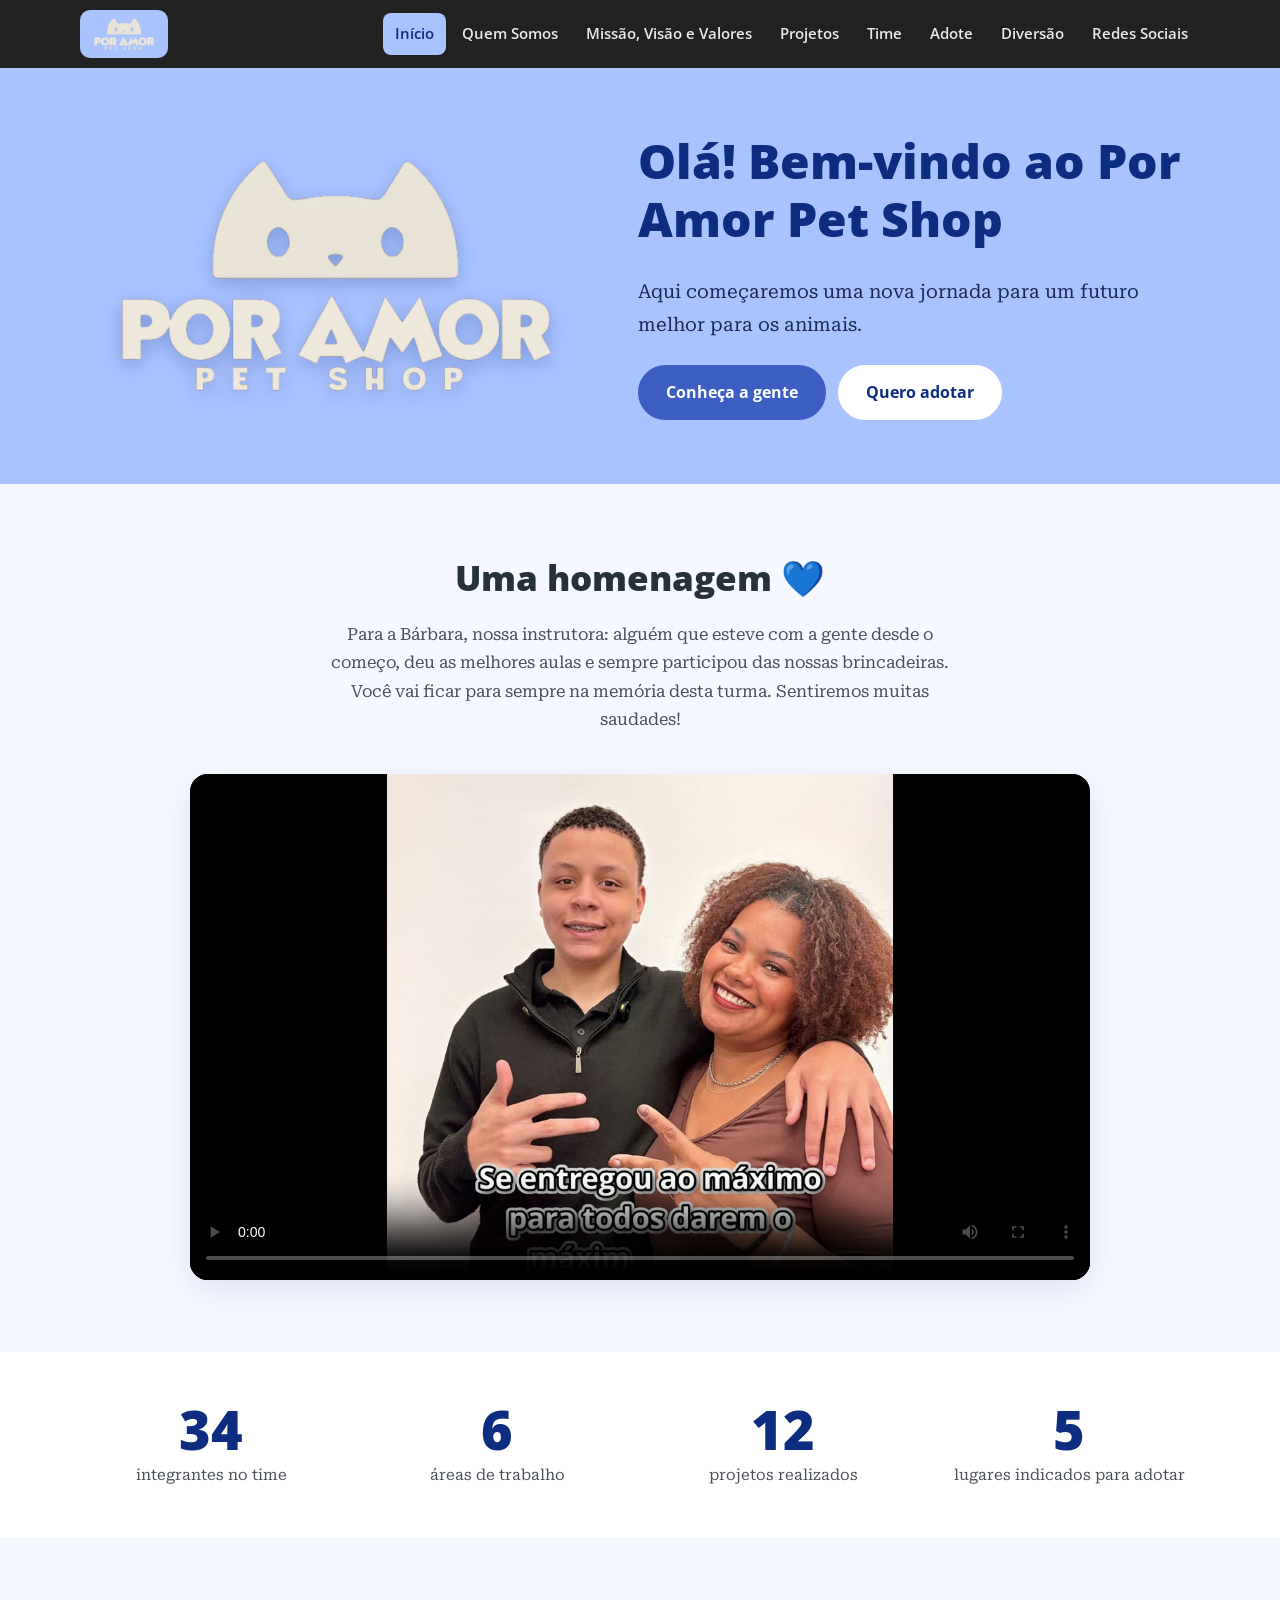
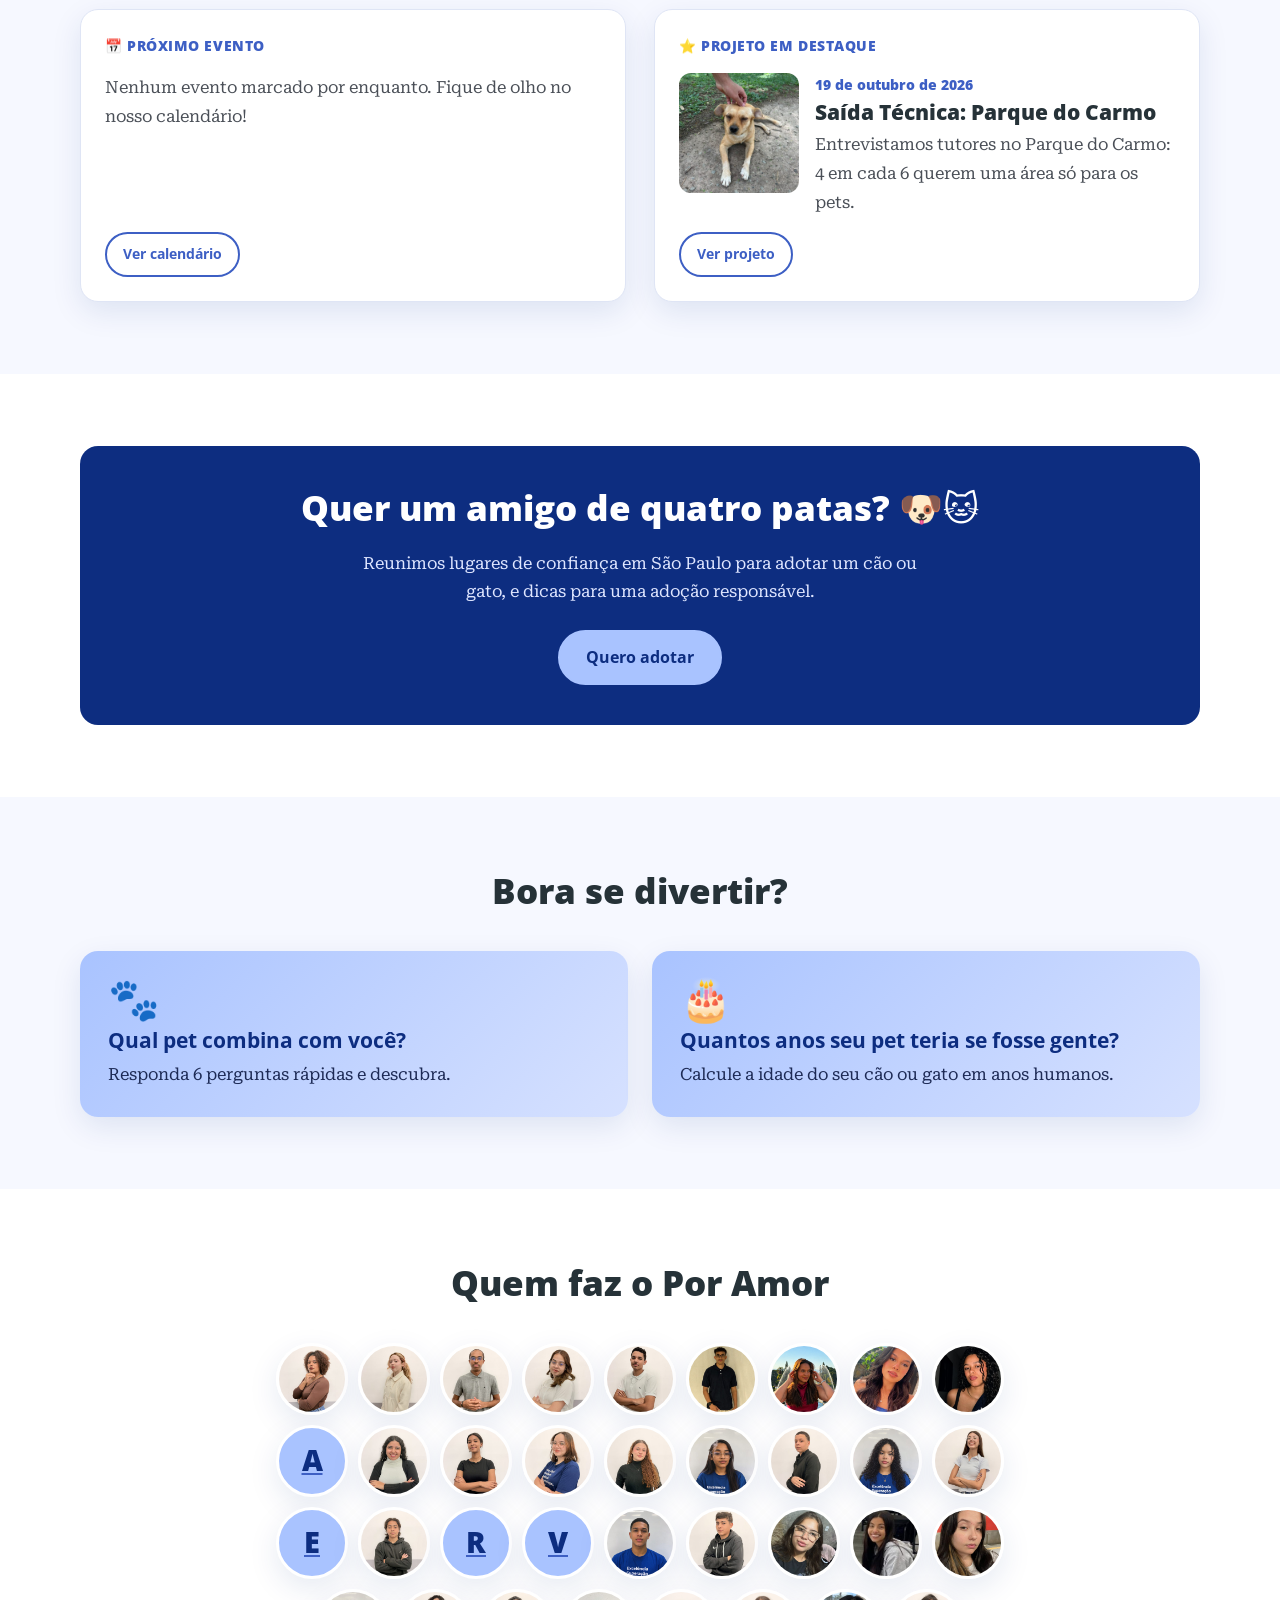
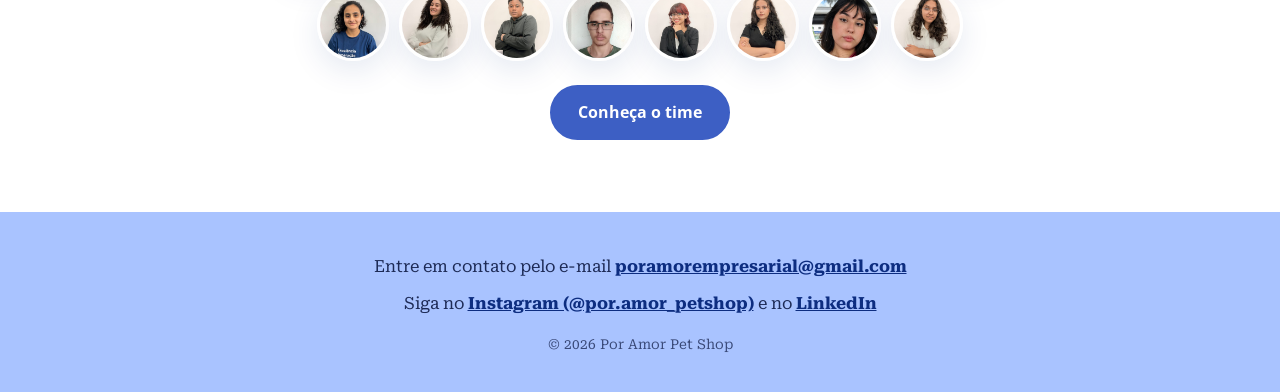
==== commit 60764113: "Seção "Uma homenagem" na página inicial com o vídeo para a Bárbara - Vídeo original em 1080p (sem re" ====
--- a/index.html
+++ b/index.html
@@ -52,6 +52,20 @@
             <a class="btn btn-light" href="adote.html">Quero adotar</a>
           </div>
         </div>
+      </div>
+    </section>
+
+    <section class="section section-alt" id="homenagem">
+      <div class="container">
+        <div class="section-title">
+          <h2>Uma homenagem 💙</h2>
+          <p>Para a Bárbara, nossa instrutora: alguém que esteve com a gente desde o começo, deu as melhores aulas e sempre participou das nossas brincadeiras. Você vai ficar para sempre na memória desta turma. Sentiremos muitas saudades!</p>
+        </div>
+        <!-- Celular recebe a versão 720p (mais leve); computador, o vídeo original em 1080p -->
+        <video class="tribute-video" controls playsinline preload="metadata" poster="assets/img/para-a-barbara.jpg" aria-label="Vídeo de homenagem da turma para a instrutora Bárbara">
+          <source src="assets/video/para-a-barbara-720p.mp4" type="video/mp4" media="(max-width: 800px)">
+          <source src="assets/video/para-a-barbara.mp4" type="video/mp4">
+        </video>
       </div>
     </section>
 
--- a/assets/css/style.css
+++ b/assets/css/style.css
@@ -334,6 +334,17 @@
   box-shadow: var(--shadow);
   background: #000;
 }
+/* Vídeo da seção "Uma homenagem" (página inicial) */
+.tribute-video {
+  display: block;
+  width: 100%;
+  max-width: 900px;
+  aspect-ratio: 16 / 9;
+  margin: 0 auto;
+  border-radius: var(--radius);
+  box-shadow: var(--shadow);
+  background: #000;
+}
 .project-grid {
   display: grid;
   grid-template-columns: repeat(auto-fill, minmax(min(100%, 280px), 1fr));
@@ -420,6 +431,37 @@
 .pd-media img.media-contain { object-fit: contain; }
 .pd-media .project-video { max-height: 60vh; }
 .pd-body .highlights { margin: 4px 0 16px; }
+
+/* Resultado de pesquisa (projetos com "pesquisa") */
+.survey { margin: 8px 0 20px; }
+.survey h3 { color: var(--brand-deep); margin-bottom: 12px; }
+.survey-grid { display: grid; grid-template-columns: repeat(auto-fit, minmax(260px, 1fr)); gap: 14px; }
+.survey-q {
+  margin: 0;
+  padding: 14px 16px 10px;
+  border: 1px solid var(--line);
+  border-radius: 12px;
+  background: var(--surface);
+}
+.survey-q figcaption { font-family: var(--font-heading); font-weight: 800; color: var(--heading); margin-bottom: 8px; }
+.survey-row {
+  display: grid;
+  grid-template-columns: minmax(0, 1fr) 46px;
+  grid-template-areas: "label value" "track track";
+  column-gap: 8px;
+  padding: 4px 6px 6px;
+  margin: 0 -6px;
+  border-radius: 8px;
+  cursor: default;
+}
+.survey-row:hover { background: var(--surface-alt); }
+.survey-label { grid-area: label; font-size: 0.9rem; color: var(--ink); }
+.survey-value { grid-area: value; font-size: 0.85rem; color: var(--ink-soft); text-align: right; font-variant-numeric: tabular-nums; }
+.survey-track { grid-area: track; display: block; height: 10px; margin-top: 3px; border-radius: 4px; background: var(--brand-soft); }
+.survey-bar { display: block; height: 100%; border-radius: 4px; background: var(--brand); }
+.survey-bar.is-top { background: var(--brand-strong); }
+.survey-row:hover .survey-bar { background: var(--brand-deep); }
+.survey-note { font-size: 0.85rem; color: var(--ink-soft); margin-top: 10px; }
 .pd-body .tl-sub { margin: 4px 0 16px; }
 .pd-body .gallery { margin: 8px 0 18px; }
 .pd-nav {
@@ -677,11 +719,19 @@
   aspect-ratio: 1 / 1;
   display: grid;
   place-items: center;
+  background: var(--line);
+}
+.member-fallback .initial-circle { width: 58%; font-size: 4rem; }
+.initial-circle {
+  display: grid;
+  place-items: center;
+  aspect-ratio: 1 / 1;
+  border-radius: 50%;
   background: var(--brand);
   color: var(--brand-deep);
   font-family: var(--font-heading);
   font-weight: 800;
-  font-size: 3rem;
+  line-height: 1;
 }
 .member-info { padding: 14px 12px 18px; }
 .member-name { font-family: var(--font-heading); font-weight: 800; color: var(--heading); font-size: 1.1rem; }
@@ -917,6 +967,14 @@
   transition: transform 0.15s;
 }
 .avatar:hover img { transform: scale(1.1); }
+.avatar .initial-circle {
+  width: 72px;
+  font-size: 1.8rem;
+  border: 3px solid #fff;
+  box-shadow: var(--shadow);
+  transition: transform 0.15s;
+}
+.avatar:hover .initial-circle { transform: scale(1.1); }
 
 /* ---------- Diversão: quiz ---------- */
 
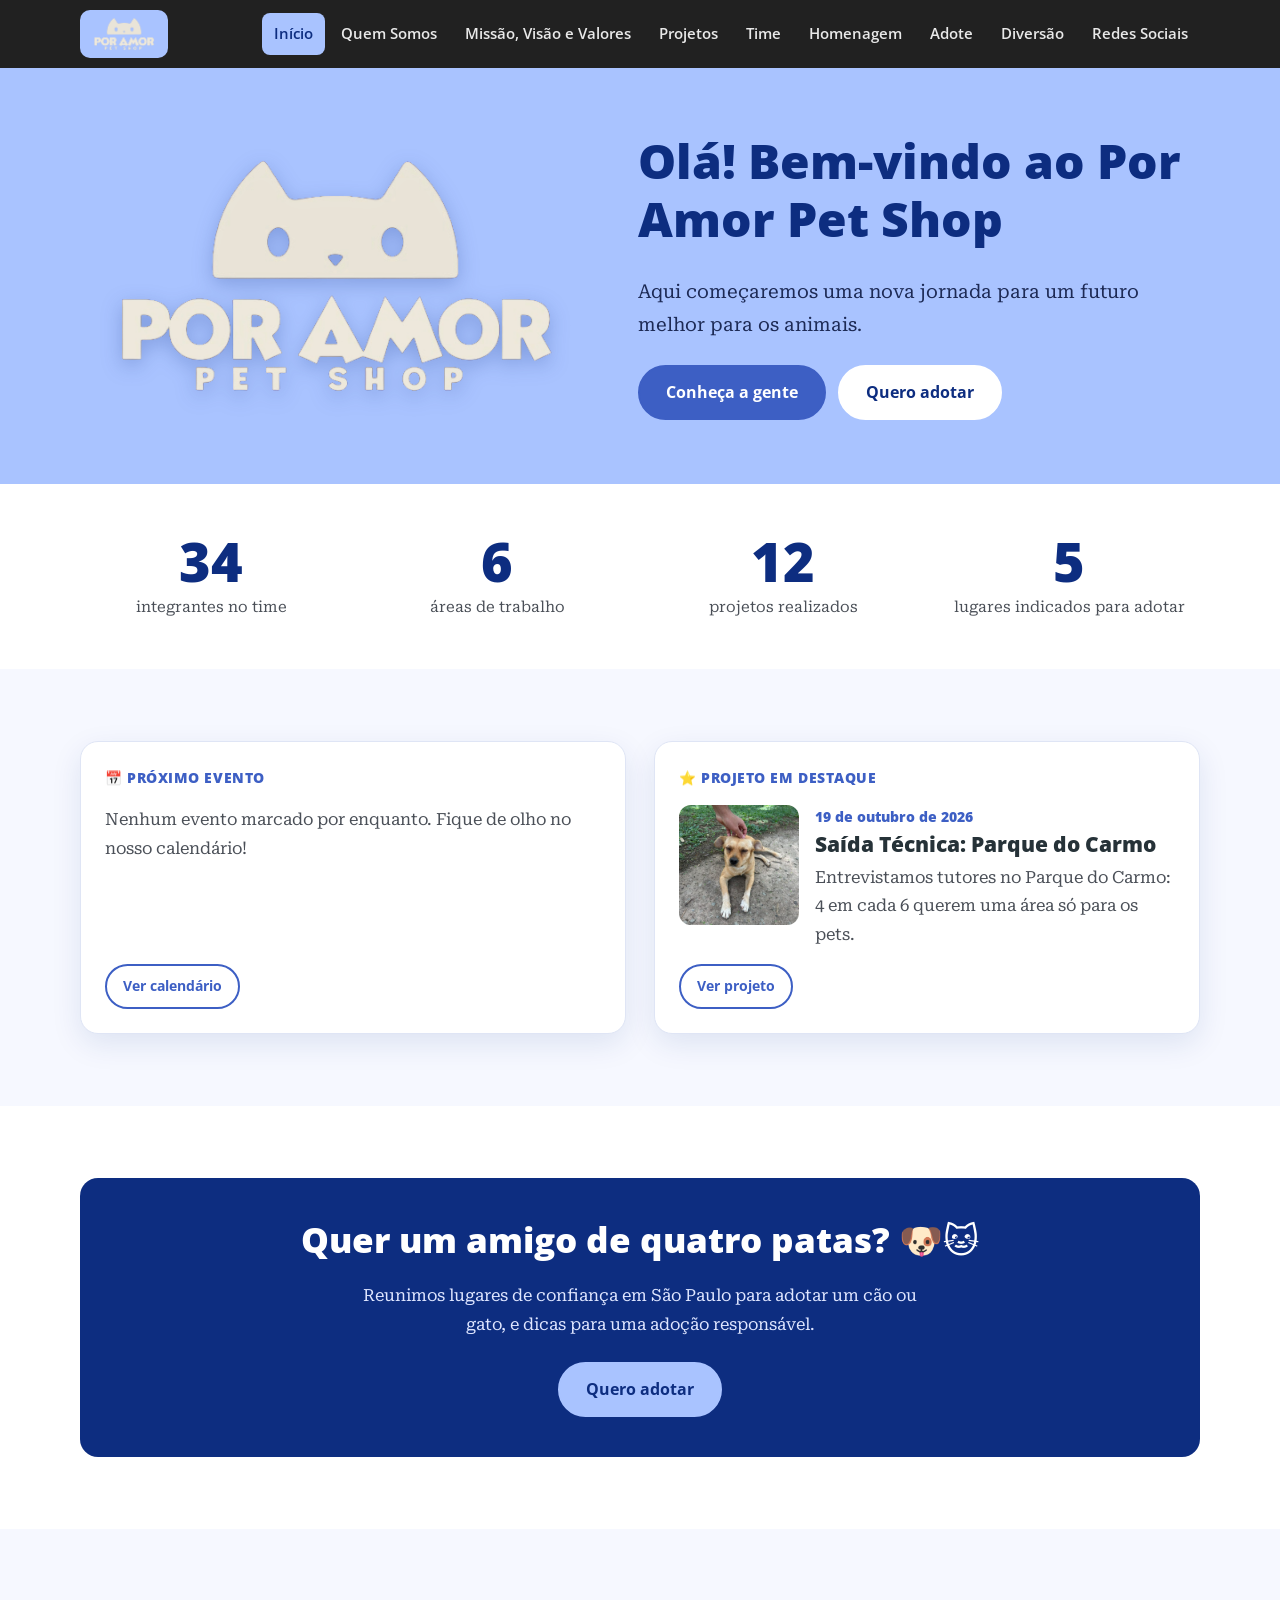
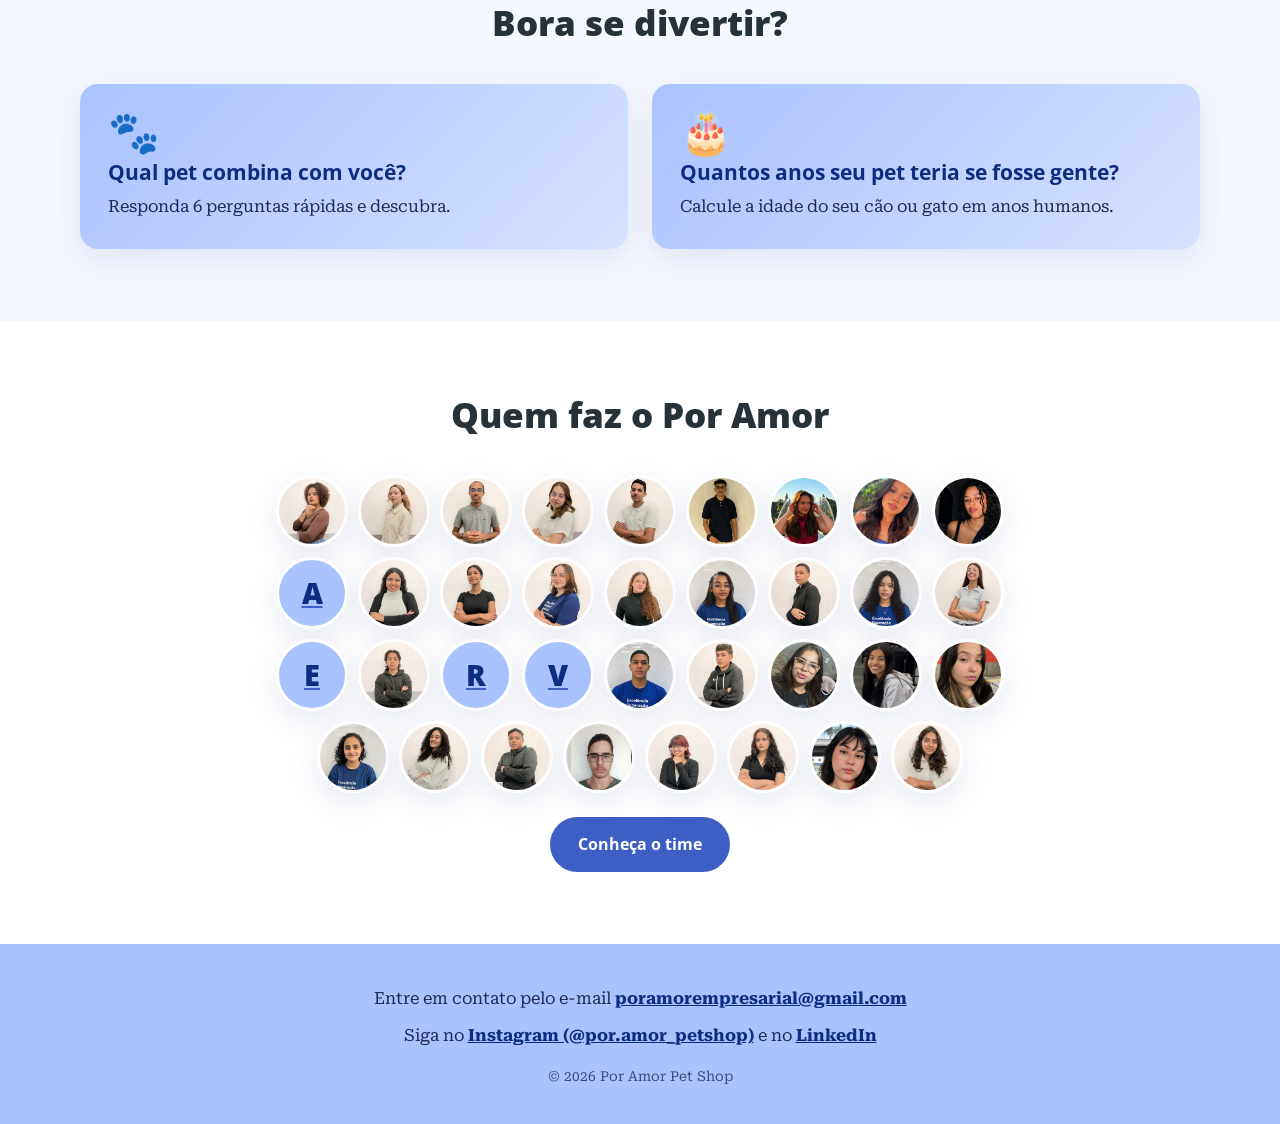
==== commit ca5496fa: "Página própria "Uma homenagem" para o vídeo da Bárbara, com capa preta - Nova página homenagem.html " ====
--- a/index.html
+++ b/index.html
@@ -32,6 +32,7 @@
           <li><a href="missao-visao-valores.html">Missão, Visão e Valores</a></li>
           <li><a href="projetos.html">Projetos</a></li>
           <li><a href="time.html">Time</a></li>
+          <li><a href="homenagem.html">Homenagem</a></li>
           <li><a href="adote.html">Adote</a></li>
           <li><a href="diversao.html">Diversão</a></li>
           <li><a href="redes-sociais.html">Redes Sociais</a></li>
@@ -52,20 +53,6 @@
             <a class="btn btn-light" href="adote.html">Quero adotar</a>
           </div>
         </div>
-      </div>
-    </section>
-
-    <section class="section section-alt" id="homenagem">
-      <div class="container">
-        <div class="section-title">
-          <h2>Uma homenagem 💙</h2>
-          <p>Para a Bárbara, nossa instrutora: alguém que esteve com a gente desde o começo, deu as melhores aulas e sempre participou das nossas brincadeiras. Você vai ficar para sempre na memória desta turma. Sentiremos muitas saudades!</p>
-        </div>
-        <!-- Celular recebe a versão 720p (mais leve); computador, o vídeo original em 1080p -->
-        <video class="tribute-video" controls playsinline preload="metadata" poster="assets/img/para-a-barbara.jpg" aria-label="Vídeo de homenagem da turma para a instrutora Bárbara">
-          <source src="assets/video/para-a-barbara-720p.mp4" type="video/mp4" media="(max-width: 800px)">
-          <source src="assets/video/para-a-barbara.mp4" type="video/mp4">
-        </video>
       </div>
     </section>
 
--- a/assets/css/style.css
+++ b/assets/css/style.css
@@ -134,6 +134,12 @@
 }
 .site-nav a:hover { background: rgba(255, 255, 255, 0.1); color: #fff; }
 .site-nav a[aria-current="page"] { background: var(--brand); color: var(--brand-deep); }
+
+/* Telas médias: menu mais compacto para caber em uma linha */
+@media (max-width: 1140px) {
+  .site-nav ul { gap: 2px; }
+  .site-nav a { padding: 8px 8px; font-size: 0.9rem; }
+}
 
 @media (max-width: 980px) {
   .nav-toggle { display: block; }
@@ -334,7 +340,14 @@
   box-shadow: var(--shadow);
   background: #000;
 }
-/* Vídeo da seção "Uma homenagem" (página inicial) */
+/* Página "Uma homenagem" (homenagem.html) */
+.tribute-text {
+  max-width: 720px;
+  margin: 28px auto 0;
+  text-align: center;
+  font-size: 1.15rem;
+  color: var(--ink-soft);
+}
 .tribute-video {
   display: block;
   width: 100%;
